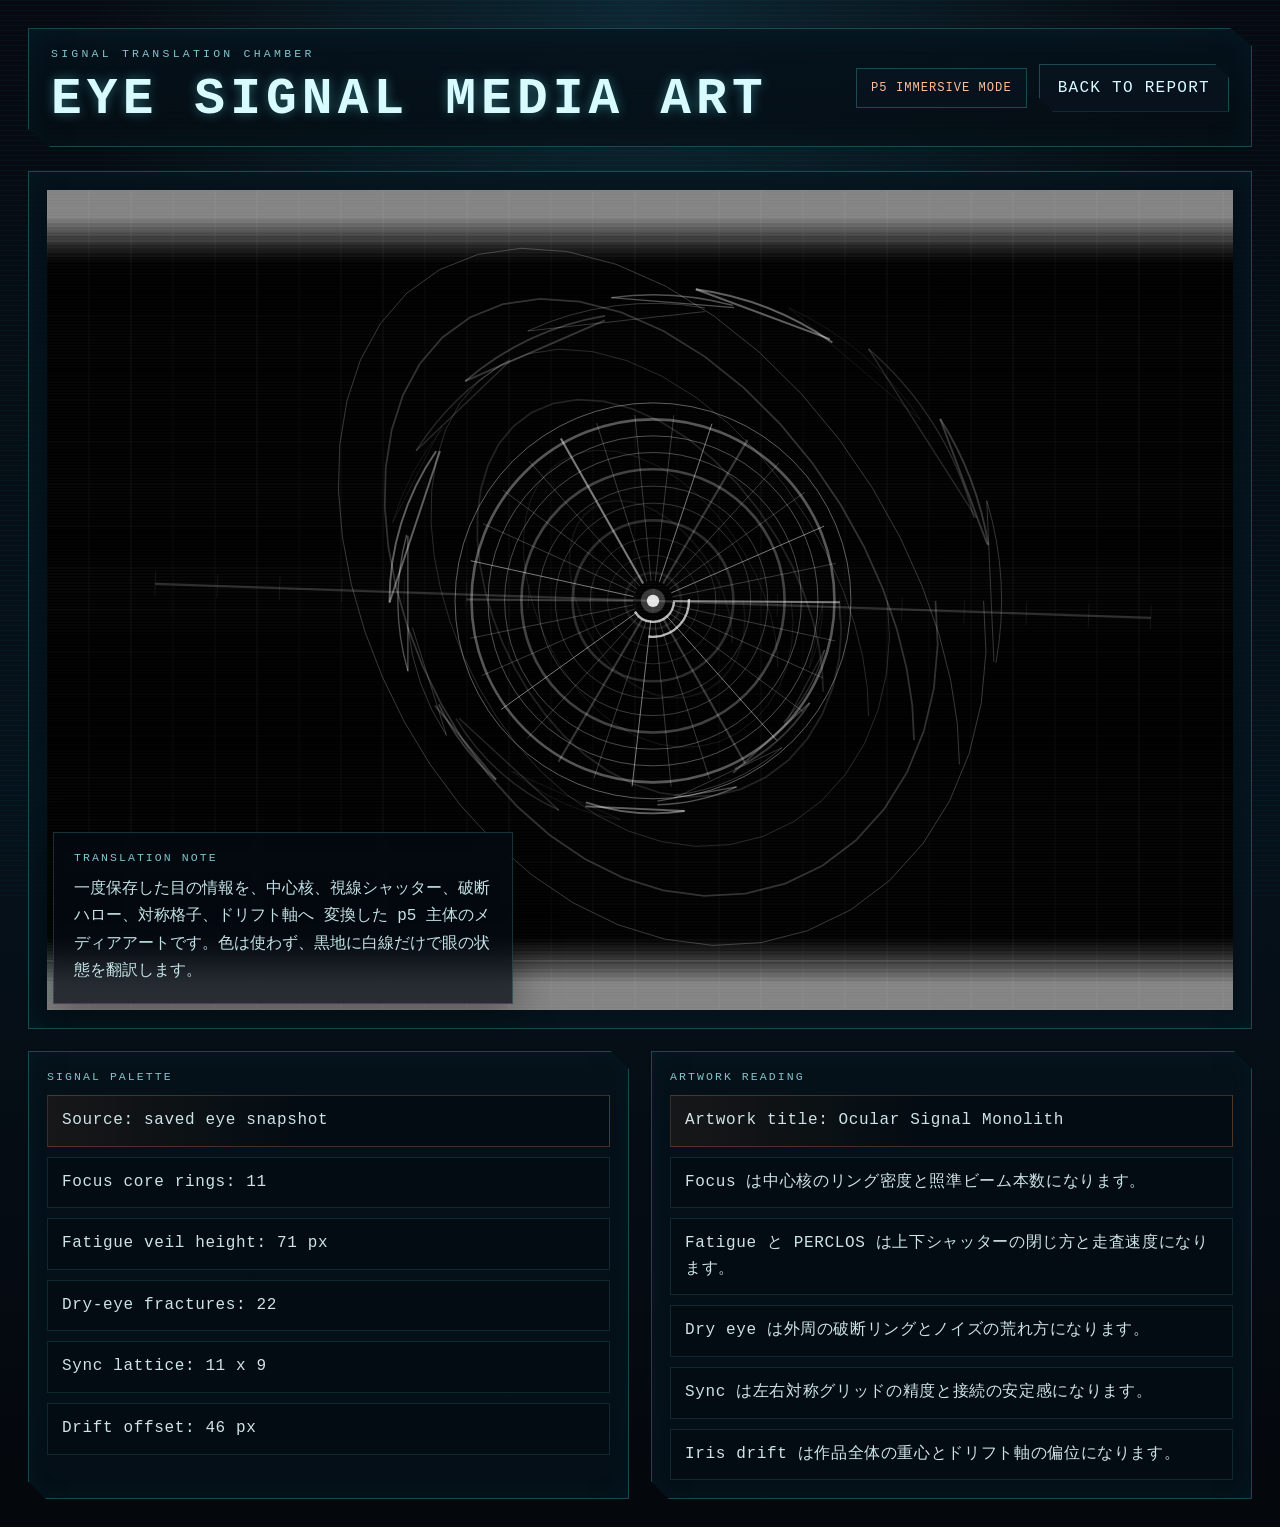
==== art.html @ 9456fac0 "Initial eye pop app" ====
<!doctype html>
<html lang="ja">
  <head>
    <meta charset="utf-8" />
    <meta name="viewport" content="width=device-width, initial-scale=1" />
    <title>Eye Signal Media Art</title>
    <link rel="stylesheet" href="./styles.css" />
    <script src="./p5.min.js"></script>
    <script defer src="./art.js"></script>
  </head>
  <body>
    <div class="app-shell art-shell">
      <header class="topbar">
        <div>
          <p class="eyebrow">Signal Translation Chamber</p>
          <h1>EYE SIGNAL MEDIA ART</h1>
        </div>
        <div class="topbar-meta">
          <span class="status-pill status-idle">P5 IMMERSIVE MODE</span>
          <a class="launch-button report-button" href="./report.html">Back To Report</a>
        </div>
      </header>

      <main class="art-layout">
        <section class="art-stage card">
          <div id="artCanvasMount"></div>
          <div class="art-overlay-copy">
            <div class="card-label">Translation Note</div>
            <p class="summary-text">
              一度保存した目の情報を、中心核、視線シャッター、破断ハロー、対称格子、ドリフト軸へ
              変換した p5 主体のメディアアートです。色は使わず、黒地に白線だけで眼の状態を翻訳します。
            </p>
          </div>
        </section>

        <section class="art-panels">
          <section class="card">
            <div class="card-label">Signal Palette</div>
            <div id="artSignalList" class="forecast-list"></div>
          </section>

          <section class="card">
            <div class="card-label">Artwork Reading</div>
            <div id="artReadingList" class="forecast-list"></div>
          </section>
        </section>
      </main>
    </div>
  </body>
  </html>
---- styles.css ----
:root {
  --bg0: #02050b;
  --bg1: #07131e;
  --line: #63f4ff;
  --line-soft: rgba(99, 244, 255, 0.24);
  --accent: #ff8c4f;
  --text: #d8fbff;
  --muted: #81c3cc;
  --panel: rgba(6, 18, 28, 0.78);
}

* {
  box-sizing: border-box;
}

html,
body {
  margin: 0;
  min-height: 100%;
  background:
    radial-gradient(circle at top, rgba(19, 82, 104, 0.38), transparent 34%),
    linear-gradient(180deg, #03060c 0%, #06121b 52%, #04070c 100%);
  color: var(--text);
  font-family: "SF Mono", "IBM Plex Mono", "Roboto Mono", ui-monospace, monospace;
}

body::before {
  content: "";
  position: fixed;
  inset: 0;
  background:
    linear-gradient(rgba(255, 255, 255, 0.02), rgba(255, 255, 255, 0)),
    repeating-linear-gradient(
      180deg,
      rgba(0, 255, 255, 0.032) 0,
      rgba(0, 255, 255, 0.032) 1px,
      transparent 1px,
      transparent 5px
    );
  pointer-events: none;
  animation: screenFlicker 5s linear infinite;
}

.app-shell {
  padding: 28px;
}

.topbar {
  display: flex;
  align-items: center;
  justify-content: space-between;
  gap: 20px;
  margin-bottom: 24px;
  padding: 18px 22px;
  border: 1px solid var(--line-soft);
  background: linear-gradient(180deg, rgba(5, 18, 28, 0.94), rgba(5, 12, 18, 0.78));
  clip-path: polygon(0 0, calc(100% - 22px) 0, 100% 18px, 100% 100%, 22px 100%, 0 calc(100% - 18px));
  box-shadow: 0 0 48px rgba(0, 240, 255, 0.08), inset 0 0 32px rgba(0, 240, 255, 0.05);
}

.eyebrow {
  margin: 0 0 10px;
  color: var(--muted);
  text-transform: uppercase;
  letter-spacing: 0.28em;
  font-size: 0.72rem;
}

h1 {
  margin: 0;
  font-size: clamp(2rem, 4vw, 3.8rem);
  letter-spacing: 0.1em;
  text-shadow: 0 0 12px rgba(99, 244, 255, 0.36);
}

.topbar-meta {
  display: flex;
  gap: 12px;
  align-items: center;
}

.status-pill,
.launch-button,
.chip {
  border: 1px solid var(--line-soft);
  background: rgba(8, 20, 31, 0.82);
  color: var(--text);
  letter-spacing: 0.08em;
  text-transform: uppercase;
}

.status-pill {
  padding: 12px 14px;
  font-size: 0.76rem;
}

.status-live {
  color: #8fffb5;
  box-shadow: 0 0 18px rgba(143, 255, 181, 0.16);
}

.status-idle {
  color: #ffbd98;
}

.launch-button {
  cursor: pointer;
  padding: 14px 18px;
  font: inherit;
  transition: transform 160ms ease, box-shadow 160ms ease, border-color 160ms ease;
  clip-path: polygon(0 0, calc(100% - 14px) 0, 100% 14px, 100% 100%, 14px 100%, 0 calc(100% - 14px));
}

.launch-button:hover {
  transform: translateY(-1px);
  border-color: rgba(99, 244, 255, 0.6);
  box-shadow: 0 0 18px rgba(99, 244, 255, 0.16);
}

.report-actions {
  margin-top: 18px;
}

.report-button {
  display: inline-flex;
  align-items: center;
  justify-content: center;
  text-decoration: none;
}

.report-shell {
  min-height: 100vh;
}

.art-shell {
  min-height: 100vh;
}

.report-layout {
  display: grid;
  gap: 22px;
}

.art-layout {
  display: grid;
  gap: 22px;
}

.art-stage {
  position: relative;
  overflow: hidden;
}

#artCanvasMount canvas {
  width: 100%;
  height: 820px;
  display: block;
}

.art-overlay-copy {
  position: absolute;
  left: 24px;
  bottom: 24px;
  max-width: 460px;
  padding: 18px 20px;
  border: 1px solid rgba(99, 244, 255, 0.18);
  background: rgba(3, 12, 19, 0.72);
  box-shadow: 0 14px 40px rgba(0, 0, 0, 0.34);
  backdrop-filter: blur(8px);
}

.art-panels {
  display: grid;
  grid-template-columns: repeat(2, minmax(0, 1fr));
  gap: 22px;
}

.pop-body {
  background:
    radial-gradient(circle at top, rgba(91, 200, 255, 0.1), transparent 22%),
    radial-gradient(circle at 20% 20%, rgba(255, 107, 87, 0.14), transparent 18%),
    radial-gradient(circle at 80% 18%, rgba(84, 212, 194, 0.14), transparent 20%),
    linear-gradient(180deg, #050505 0%, #090909 100%);
  color: #fff8ea;
  font-family: "Avenir Next", "Trebuchet MS", "Hiragino Kaku Gothic ProN", sans-serif;
}

.pop-body::before {
  background:
    radial-gradient(circle at 10% 12%, rgba(255, 184, 71, 0.16), transparent 12%),
    radial-gradient(circle at 85% 28%, rgba(92, 200, 255, 0.14), transparent 14%),
    radial-gradient(circle at 32% 82%, rgba(142, 214, 63, 0.1), transparent 12%);
  animation: none;
}

.pop-shell {
  min-height: 100vh;
}

.pop-topbar {
  border: 2px solid rgba(247, 244, 234, 0.12);
  background:
    radial-gradient(circle at top right, rgba(92, 200, 255, 0.16), transparent 24%),
    linear-gradient(180deg, rgba(10, 10, 10, 0.98), rgba(14, 14, 14, 0.94));
  clip-path: none;
  border-radius: 28px;
  box-shadow: 0 20px 60px rgba(0, 0, 0, 0.28);
}

.pop-eyebrow {
  color: #f8d55c;
  letter-spacing: 0.22em;
}

.pop-body h1 {
  text-shadow: none;
  letter-spacing: 0.06em;
}

.pop-status,
.pop-button,
.pop-chip {
  border-radius: 999px;
  border: 2px solid rgba(247, 244, 234, 0.16);
  background: rgba(20, 20, 20, 0.92);
  color: #fff8ea;
}

.pop-button {
  clip-path: none;
}

.pop-button:hover {
  border-color: rgba(92, 200, 255, 0.62);
  box-shadow: 0 10px 30px rgba(92, 200, 255, 0.16);
}

.pop-layout,
.pop-art-layout {
  display: grid;
  gap: 22px;
}

.pop-body .card {
  border: 2px solid rgba(247, 244, 234, 0.08);
  border-radius: 28px;
  background:
    radial-gradient(circle at top right, rgba(255, 255, 255, 0.05), transparent 24%),
    rgba(10, 10, 10, 0.94);
  box-shadow: 0 18px 54px rgba(0, 0, 0, 0.22);
}

.pop-label {
  color: #ffd95a;
}

.pop-hero {
  display: grid;
  grid-template-columns: minmax(280px, 0.95fr) minmax(320px, 1.05fr);
  gap: 22px;
  align-items: stretch;
}

.pop-hero-copy {
  display: grid;
  align-content: center;
  gap: 16px;
}

.pop-chip-row {
  display: flex;
  flex-wrap: wrap;
  gap: 10px;
}

.pop-chip {
  display: inline-flex;
  align-items: center;
  justify-content: center;
  min-height: 42px;
  padding: 0 16px;
  font-size: 0.84rem;
  letter-spacing: 0.08em;
  text-transform: uppercase;
}

.pop-stat-banner {
  display: grid;
  grid-template-columns: repeat(3, minmax(0, 1fr));
  gap: 14px;
}

.pop-stat-badge {
  padding: 18px 18px 20px;
  border-radius: 22px;
  background: #131313;
  border: 2px solid rgba(247, 244, 234, 0.08);
}

.pop-stat-badge:nth-child(1) {
  background: linear-gradient(180deg, rgba(92, 200, 255, 0.22), rgba(19, 19, 19, 0.94));
}

.pop-stat-badge:nth-child(2) {
  background: linear-gradient(180deg, rgba(255, 179, 71, 0.24), rgba(19, 19, 19, 0.94));
}

.pop-stat-badge:nth-child(3) {
  background: linear-gradient(180deg, rgba(84, 212, 194, 0.22), rgba(19, 19, 19, 0.94));
}

.pop-stat-badge span {
  display: block;
  color: rgba(255, 248, 234, 0.72);
  font-size: 0.78rem;
  text-transform: uppercase;
  letter-spacing: 0.08em;
}

.pop-stat-badge strong {
  display: block;
  margin-top: 8px;
  font-size: clamp(1.6rem, 3vw, 2.6rem);
}

.pop-preview-wrap {
  min-height: 340px;
}

#popPreviewMount canvas,
#popArtMount canvas {
  width: 100%;
  display: block;
  border-radius: 24px;
}

.pop-dashboard {
  display: grid;
  grid-template-columns: minmax(0, 1.1fr) minmax(0, 0.9fr);
  gap: 22px;
}

.pop-signal-cards {
  display: grid;
  grid-template-columns: repeat(2, minmax(0, 1fr));
  gap: 16px;
}

.pop-signal-card {
  min-height: 154px;
  padding: 18px;
  border-radius: 24px;
  color: #0a0a0a;
  display: grid;
  align-content: start;
  gap: 8px;
}

.tone-focus {
  background: linear-gradient(180deg, #5cc8ff, #cfefff);
}

.tone-fatigue {
  background: linear-gradient(180deg, #ffb347, #ffe083);
}

.tone-dryEye {
  background: linear-gradient(180deg, #ff7aa2, #ffd3a5);
}

.tone-sync {
  background: linear-gradient(180deg, #54d4c2, #d6fff7);
}

.tone-recovery {
  background: linear-gradient(180deg, #8ed63f, #f3ffb8);
}

.pop-signal-title,
.pop-signal-note {
  color: rgba(10, 10, 10, 0.78);
}

.pop-signal-title {
  font-size: 0.86rem;
  text-transform: uppercase;
  letter-spacing: 0.07em;
}

.pop-signal-value {
  font-size: clamp(2rem, 4vw, 3rem);
  line-height: 1;
}

.pop-signal-note {
  margin: 0;
  font-size: 0.9rem;
}

.pop-metric-grid {
  display: grid;
  grid-template-columns: repeat(6, minmax(0, 1fr));
  gap: 14px;
}

.pop-metric-card {
  min-height: 112px;
  padding: 18px;
  border-radius: 24px;
  background: #111111;
  border: 2px solid rgba(247, 244, 234, 0.08);
  display: grid;
  align-content: space-between;
}

.pop-metric-card span {
  color: rgba(255, 248, 234, 0.7);
  font-size: 0.8rem;
  text-transform: uppercase;
  letter-spacing: 0.08em;
}

.pop-metric-card strong {
  font-size: 1.45rem;
}

.pop-art-stage {
  position: relative;
}

.pop-overlay-copy {
  border-radius: 24px;
  border: 2px solid rgba(247, 244, 234, 0.1);
  background: rgba(14, 14, 14, 0.84);
}

.pop-art-panels .forecast-row,
.pop-body .forecast-row {
  border-radius: 18px;
  background: rgba(255, 255, 255, 0.04);
}

.report-hero {
  display: grid;
  grid-template-columns: minmax(260px, 0.9fr) minmax(0, 1.1fr);
  gap: 20px;
  align-items: center;
  position: relative;
  overflow: hidden;
}

.report-hero-frame {
  position: absolute;
  inset: 0;
  pointer-events: none;
  z-index: 1;
}

.report-hero::before {
  content: "";
  position: absolute;
  inset: 12px;
  border: 1px solid rgba(99, 244, 255, 0.14);
  clip-path: polygon(0 0, calc(100% - 24px) 0, 100% 24px, 100% 100%, 24px 100%, 0 calc(100% - 24px));
  pointer-events: none;
}

.report-glyph {
  position: absolute;
  top: 18px;
  display: grid;
  gap: 8px;
  font-size: 0.65rem;
  letter-spacing: 0.18em;
  text-transform: uppercase;
  color: rgba(150, 238, 246, 0.8);
}

.report-glyph span {
  padding: 6px 10px;
  border: 1px solid rgba(99, 244, 255, 0.14);
  background: rgba(5, 18, 28, 0.38);
  animation: glyphShift 5.2s ease-in-out infinite;
}

.report-glyph-left {
  left: 86px;
}

.report-glyph-right {
  right: 86px;
  justify-items: end;
}

#reportHud canvas {
  width: 100%;
  height: 360px;
  display: block;
}

.report-hero-copy h2 {
  margin: 0 0 12px;
  font-size: clamp(1.6rem, 3vw, 2.6rem);
  letter-spacing: 0.06em;
  color: #f5fbff;
  position: relative;
  z-index: 2;
}

.hero-flags {
  display: flex;
  gap: 10px;
  flex-wrap: wrap;
  margin-top: 18px;
  position: relative;
  z-index: 2;
}

.report-hero-copy .summary-text,
.report-hero-copy .card-label {
  position: relative;
  z-index: 2;
}

.fortune-banner {
  position: relative;
  z-index: 2;
  margin-top: 20px;
  display: grid;
  grid-template-columns: repeat(3, minmax(0, 1fr));
  gap: 12px;
}

.fortune-badge {
  padding: 14px;
  border: 1px solid rgba(99, 244, 255, 0.16);
  background:
    linear-gradient(180deg, rgba(255, 147, 92, 0.1), transparent 50%),
    rgba(3, 12, 19, 0.86);
  min-height: 86px;
}

.fortune-label {
  display: block;
  color: var(--muted);
  font-size: 0.7rem;
  text-transform: uppercase;
  letter-spacing: 0.14em;
}

.fortune-badge strong {
  display: block;
  margin-top: 16px;
  font-size: 1.24rem;
  color: #ffe7b2;
  text-shadow: 0 0 12px rgba(255, 167, 94, 0.2);
}

.report-grid {
  display: grid;
  grid-template-columns: repeat(4, minmax(0, 1fr));
  gap: 14px;
}

.report-card {
  position: relative;
  overflow: hidden;
  padding: 16px;
  min-height: 164px;
  border: 1px solid rgba(99, 244, 255, 0.14);
  background:
    linear-gradient(180deg, rgba(99, 244, 255, 0.08), transparent 45%),
    linear-gradient(135deg, rgba(255, 148, 94, 0.08), transparent 38%),
    rgba(3, 12, 19, 0.92);
}

.report-card::before {
  content: "";
  position: absolute;
  inset: 0;
  background: linear-gradient(125deg, transparent 10%, rgba(99, 244, 255, 0.1) 32%, transparent 56%);
  transform: translateX(-120%);
  animation: metricSweep 5.8s linear infinite;
}

.report-card-head,
.report-card-value,
.report-card-note {
  position: relative;
  z-index: 1;
}

.report-card-head {
  display: flex;
  justify-content: space-between;
  gap: 10px;
  align-items: flex-start;
}

.report-card-title {
  color: var(--muted);
  font-size: 0.76rem;
  letter-spacing: 0.12em;
  text-transform: uppercase;
}

.report-card-state {
  color: #ffc993;
  font-size: 0.66rem;
  letter-spacing: 0.12em;
  text-transform: uppercase;
}

.report-card-value {
  margin-top: 20px;
  font-size: 2.4rem;
  color: #75f6ff;
  text-shadow: 0 0 18px rgba(99, 244, 255, 0.22);
}

.report-card-note {
  margin: 12px 0 0;
  color: rgba(216, 251, 255, 0.82);
  line-height: 1.6;
  font-size: 0.86rem;
}

.report-bottom-grid {
  display: grid;
  grid-template-columns: repeat(2, minmax(0, 1fr));
  gap: 22px;
}

.forecast-list {
  display: grid;
  gap: 10px;
}

.forecast-row {
  padding: 12px 14px;
  border: 1px solid rgba(99, 244, 255, 0.12);
  background: rgba(3, 12, 19, 0.78);
  color: rgba(228, 251, 255, 0.9);
  letter-spacing: 0.04em;
  line-height: 1.6;
}

.forecast-row.emphasis {
  border-color: rgba(255, 154, 92, 0.24);
  background:
    linear-gradient(90deg, rgba(255, 154, 92, 0.08), transparent 46%),
    rgba(3, 12, 19, 0.84);
}

.layout {
  display: grid;
  grid-template-columns: minmax(0, 1.6fr) minmax(340px, 0.9fr);
  gap: 22px;
}

.stage-panel,
.side-panel {
  min-width: 0;
}

.stage-frame {
  position: relative;
  aspect-ratio: 16 / 10;
  overflow: hidden;
  border: 1px solid var(--line-soft);
  background: linear-gradient(180deg, rgba(6, 12, 17, 0.96), rgba(2, 7, 12, 0.92));
  clip-path: polygon(0 0, calc(100% - 28px) 0, 100% 28px, 100% 100%, 28px 100%, 0 calc(100% - 28px));
  box-shadow: inset 0 0 90px rgba(0, 255, 255, 0.05), 0 0 48px rgba(0, 0, 0, 0.36);
}

.stage-frame::before {
  content: "";
  position: absolute;
  inset: 10px;
  border: 1px solid rgba(99, 244, 255, 0.14);
  clip-path: polygon(0 0, calc(100% - 18px) 0, 100% 18px, 100% 100%, 18px 100%, 0 calc(100% - 18px));
  pointer-events: none;
}

.stage-vignette {
  position: absolute;
  inset: 0;
  background:
    radial-gradient(circle at center, transparent 40%, rgba(0, 0, 0, 0.32) 100%),
    linear-gradient(90deg, rgba(2, 8, 12, 0.42), transparent 18%, transparent 82%, rgba(2, 8, 12, 0.42));
  pointer-events: none;
}

#video,
#visionCanvas,
#hudOverlay,
#hudOverlay canvas {
  position: absolute;
  inset: 0;
  width: 100%;
  height: 100%;
}

#video {
  object-fit: cover;
  transform: scaleX(-1);
  filter: saturate(0.8) contrast(1.08) brightness(0.82);
}

#visionCanvas,
#hudOverlay,
.center-caption {
  pointer-events: none;
}

.center-caption {
  position: absolute;
  left: 50%;
  bottom: 20px;
  transform: translateX(-50%);
  padding: 8px 14px;
  border: 1px solid rgba(99, 244, 255, 0.22);
  background: rgba(4, 18, 30, 0.56);
  font-size: 0.74rem;
  letter-spacing: 0.08em;
  text-transform: uppercase;
  color: var(--muted);
  animation: captionFloat 2.8s ease-in-out infinite;
}

.frame-corners,
.stage-glyph,
.bottom-tape {
  position: absolute;
  pointer-events: none;
  z-index: 3;
}

.corner {
  position: absolute;
  width: 70px;
  height: 70px;
  border-color: rgba(103, 248, 255, 0.82);
  filter: drop-shadow(0 0 10px rgba(99, 244, 255, 0.22));
}

.corner-tl {
  top: 18px;
  left: 18px;
  border-top: 3px solid;
  border-left: 3px solid;
}

.corner-tr {
  top: 18px;
  right: 18px;
  border-top: 3px solid;
  border-right: 3px solid;
}

.corner-bl {
  bottom: 18px;
  left: 18px;
  border-bottom: 3px solid;
  border-left: 3px solid;
}

.corner-br {
  bottom: 18px;
  right: 18px;
  border-bottom: 3px solid;
  border-right: 3px solid;
}

.stage-glyph {
  display: grid;
  gap: 8px;
  font-size: 0.68rem;
  letter-spacing: 0.18em;
  text-transform: uppercase;
  color: rgba(153, 235, 243, 0.78);
}

.stage-glyph span {
  padding: 6px 10px;
  border: 1px solid rgba(99, 244, 255, 0.14);
  background: rgba(5, 18, 28, 0.42);
  animation: glyphShift 5s ease-in-out infinite;
}

.stage-glyph-left {
  top: 24px;
  left: 104px;
}

.stage-glyph-right {
  top: 24px;
  right: 104px;
  justify-items: end;
}

.bottom-tape {
  left: 24px;
  right: 24px;
  bottom: 18px;
  display: flex;
  justify-content: space-between;
  gap: 10px;
  font-size: 0.64rem;
  letter-spacing: 0.16em;
  text-transform: uppercase;
  color: rgba(164, 240, 255, 0.68);
}

.bottom-tape span {
  flex: 1;
  padding-top: 8px;
  border-top: 1px solid rgba(99, 244, 255, 0.18);
}

.stage-instructions {
  display: flex;
  gap: 10px;
  flex-wrap: wrap;
  margin-top: 16px;
}

.chip {
  padding: 10px 12px;
  font-size: 0.75rem;
  clip-path: polygon(0 0, calc(100% - 12px) 0, 100% 12px, 100% 100%, 12px 100%, 0 calc(100% - 12px));
  animation: chipPulse 3.2s ease-in-out infinite;
}

.side-panel {
  display: grid;
  gap: 16px;
}

.card {
  padding: 18px;
  border: 1px solid var(--line-soft);
  background: var(--panel);
  clip-path: polygon(0 0, calc(100% - 18px) 0, 100% 18px, 100% 100%, 18px 100%, 0 calc(100% - 18px));
  box-shadow: inset 0 0 28px rgba(0, 255, 255, 0.04);
  animation: cardBreath 4.6s ease-in-out infinite;
}

.card-label {
  margin-bottom: 12px;
  color: var(--muted);
  text-transform: uppercase;
  letter-spacing: 0.18em;
  font-size: 0.72rem;
}

.card-copy,
.summary-text {
  margin: 0;
  line-height: 1.7;
  color: rgba(216, 251, 255, 0.9);
}

.metric-grid {
  display: grid;
  grid-template-columns: repeat(2, minmax(0, 1fr));
  gap: 12px;
}

.metric {
  position: relative;
  padding: 14px;
  min-height: 132px;
  border: 1px solid rgba(99, 244, 255, 0.15);
  background:
    linear-gradient(180deg, rgba(99, 244, 255, 0.08), transparent 50%),
    rgba(3, 12, 19, 0.84);
  overflow: hidden;
}

.metric::after {
  content: "";
  position: absolute;
  inset: 0;
  background: linear-gradient(130deg, transparent 12%, rgba(99, 244, 255, 0.12) 30%, transparent 48%);
  transform: translateX(-120%);
  animation: metricSweep 4.2s linear infinite;
}

.metric-title {
  color: var(--muted);
  font-size: 0.76rem;
  letter-spacing: 0.12em;
  text-transform: uppercase;
}

.metric-value {
  position: relative;
  z-index: 1;
  margin-top: 14px;
  font-size: clamp(1.8rem, 4vw, 2.5rem);
  color: var(--line);
  text-shadow: 0 0 20px rgba(99, 244, 255, 0.28);
}

.metric-text {
  position: relative;
  z-index: 1;
  margin-top: 8px;
  color: rgba(216, 251, 255, 0.86);
  font-size: 0.86rem;
  line-height: 1.5;
}

.telemetry-card {
  display: grid;
  gap: 10px;
}

.telemetry-row {
  display: flex;
  justify-content: space-between;
  gap: 12px;
  padding-bottom: 10px;
  border-bottom: 1px solid rgba(99, 244, 255, 0.09);
  font-size: 0.92rem;
}

.telemetry-row strong {
  color: #fff1d0;
}

.system-card {
  display: grid;
  gap: 12px;
}

.system-line {
  display: flex;
  align-items: center;
  justify-content: space-between;
  gap: 10px;
  padding: 10px 0;
  border-bottom: 1px dashed rgba(99, 244, 255, 0.16);
  font-size: 0.84rem;
  text-transform: uppercase;
  letter-spacing: 0.08em;
}

.system-line strong {
  color: #9cffdc;
}

.stage-console {
  margin-top: 18px;
}

.console-grid {
  display: grid;
  grid-template-columns: repeat(4, minmax(0, 1fr));
  gap: 12px;
}

.console-box {
  position: relative;
  min-height: 92px;
  padding: 14px;
  border: 1px solid rgba(99, 244, 255, 0.16);
  background:
    linear-gradient(180deg, rgba(255, 145, 92, 0.08), transparent 44%),
    rgba(3, 11, 17, 0.92);
  overflow: hidden;
}

.console-box::before {
  content: "";
  position: absolute;
  inset: 0;
  background: linear-gradient(90deg, transparent 0%, rgba(99, 244, 255, 0.12) 50%, transparent 100%);
  transform: translateX(-120%);
  animation: metricSweep 5s linear infinite;
}

.console-key {
  position: relative;
  z-index: 1;
  display: block;
  color: var(--muted);
  font-size: 0.7rem;
  text-transform: uppercase;
  letter-spacing: 0.14em;
}

.console-box strong {
  position: relative;
  z-index: 1;
  display: block;
  margin-top: 18px;
  font-size: 1.35rem;
  color: #fff2ca;
  text-shadow: 0 0 12px rgba(255, 182, 92, 0.2);
}

@keyframes screenFlicker {
  0%, 100% { opacity: 0.82; }
  48% { opacity: 0.92; }
  49% { opacity: 0.74; }
  50% { opacity: 0.94; }
}

@keyframes captionFloat {
  0%, 100% { transform: translateX(-50%) translateY(0); }
  50% { transform: translateX(-50%) translateY(-4px); }
}

@keyframes chipPulse {
  0%, 100% { box-shadow: 0 0 0 rgba(99, 244, 255, 0); }
  50% { box-shadow: 0 0 18px rgba(99, 244, 255, 0.12); }
}

@keyframes cardBreath {
  0%, 100% { transform: translateY(0); }
  50% { transform: translateY(-2px); }
}

@keyframes metricSweep {
  0% { transform: translateX(-120%); }
  100% { transform: translateX(130%); }
}

@keyframes glyphShift {
  0%, 100% { transform: translateX(0); opacity: 0.82; }
  50% { transform: translateX(2px); opacity: 1; }
}

@media (max-width: 1100px) {
  .layout {
    grid-template-columns: 1fr;
  }

  .console-grid {
    grid-template-columns: repeat(2, minmax(0, 1fr));
  }

  .report-hero,
  .report-bottom-grid,
  .report-grid {
    grid-template-columns: 1fr 1fr;
  }

  .fortune-banner {
    grid-template-columns: 1fr;
  }

  .pop-hero,
  .pop-dashboard,
  .pop-metric-grid {
    grid-template-columns: 1fr 1fr;
  }

  .art-panels {
    grid-template-columns: 1fr;
  }
}

@media (max-width: 720px) {
  .app-shell {
    padding: 16px;
  }

  .topbar {
    flex-direction: column;
    align-items: flex-start;
  }

  .topbar-meta {
    width: 100%;
    flex-direction: column;
    align-items: stretch;
  }

  .metric-grid {
    grid-template-columns: 1fr;
  }

  .stage-instructions {
    flex-direction: column;
  }

  .stage-glyph-left,
  .stage-glyph-right,
  .bottom-tape {
    display: none;
  }

  .console-grid {
    grid-template-columns: 1fr;
  }

  .report-hero,
  .report-bottom-grid,
  .report-grid {
    grid-template-columns: 1fr;
  }

  .report-glyph {
    display: none;
  }

  .pop-hero,
  .pop-dashboard,
  .pop-signal-cards,
  .pop-metric-grid,
  .pop-stat-banner {
    grid-template-columns: 1fr;
  }
}
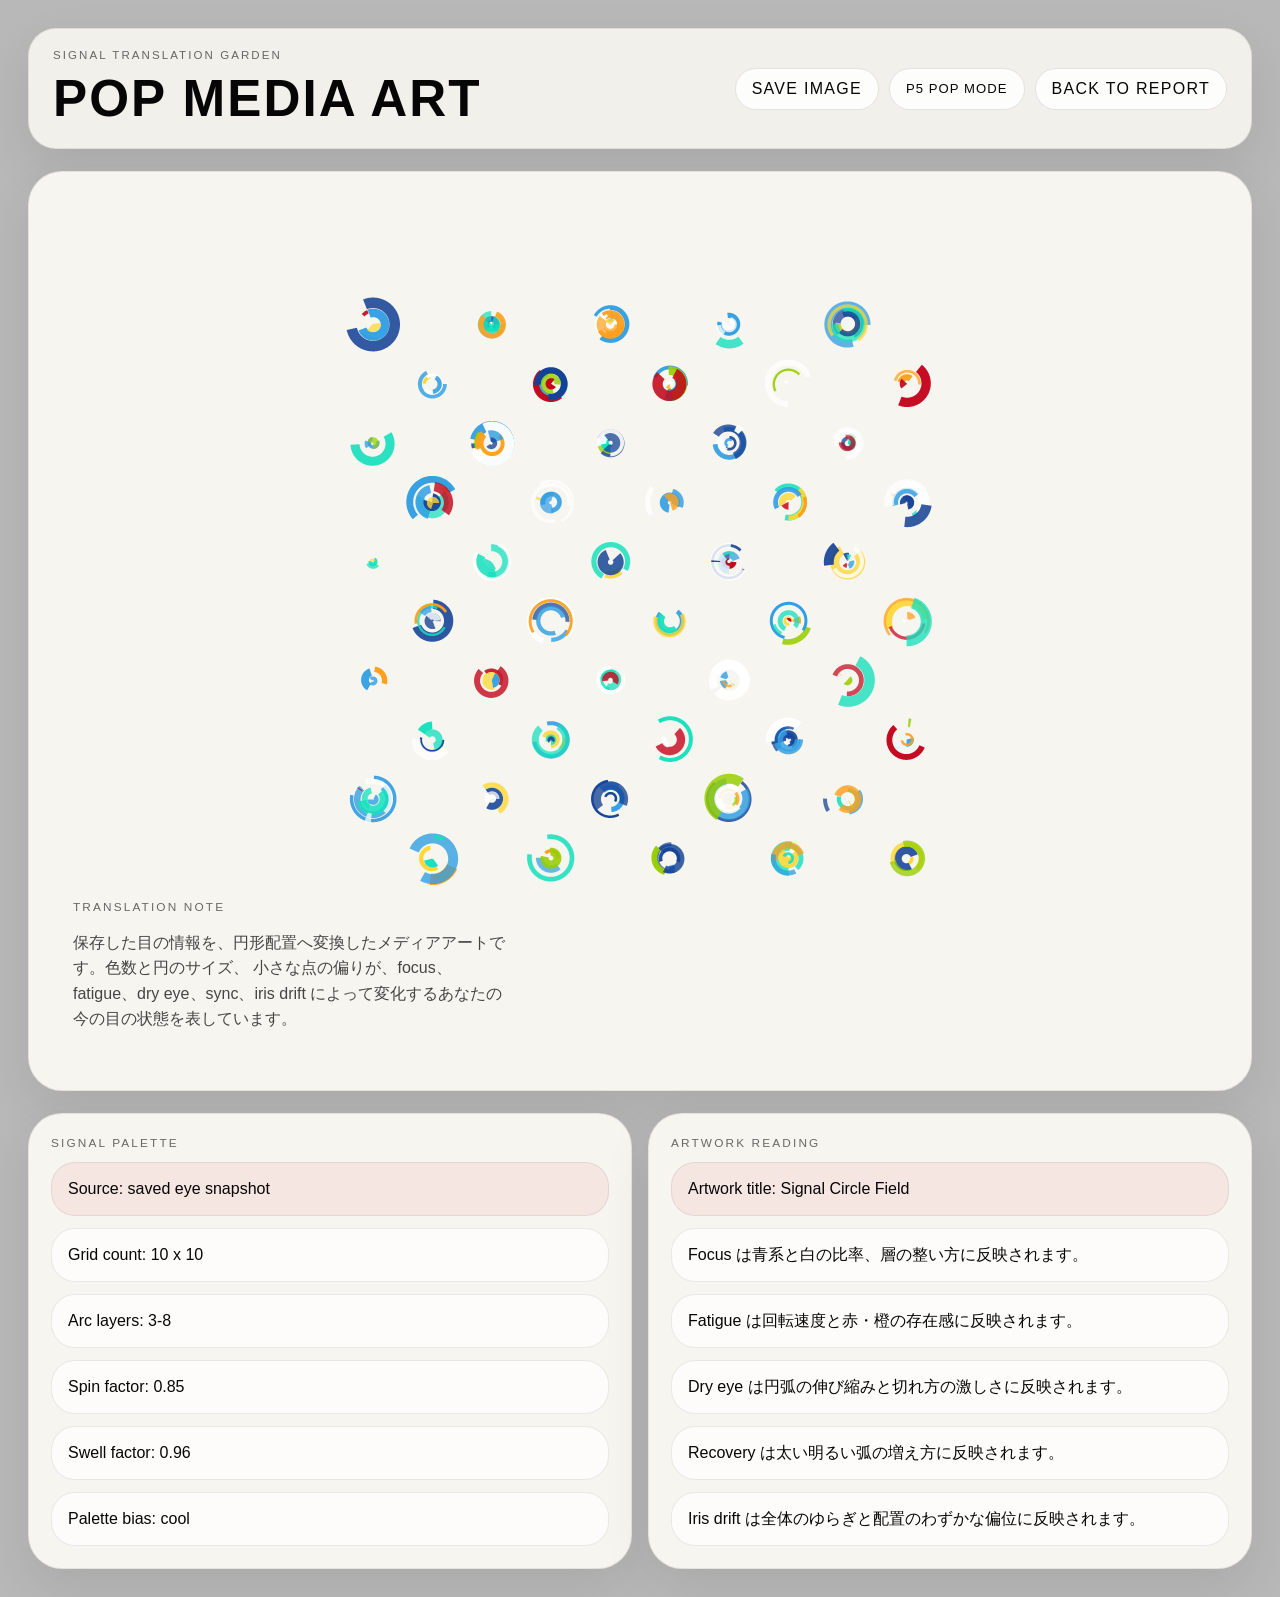
==== commit 9fda6f48: "Keep only pop version" ====
--- a/art.html
+++ b/art.html
@@ -3,32 +3,33 @@
   <head>
     <meta charset="utf-8" />
     <meta name="viewport" content="width=device-width, initial-scale=1" />
-    <title>Eye Signal Media Art</title>
-    <link rel="stylesheet" href="./styles.css" />
+    <title>Eye Health Pop Media Art</title>
+    <link rel="stylesheet" href="./pop-styles.css" />
     <script src="./p5.min.js"></script>
-    <script defer src="./art.js"></script>
+    <script defer src="./pop-art.js"></script>
   </head>
-  <body>
-    <div class="app-shell art-shell">
-      <header class="topbar">
+  <body class="pop-body">
+    <div class="app-shell pop-shell">
+      <header class="topbar pop-topbar">
         <div>
-          <p class="eyebrow">Signal Translation Chamber</p>
-          <h1>EYE SIGNAL MEDIA ART</h1>
+          <p class="eyebrow">Signal Translation Garden</p>
+          <h1>POP MEDIA ART</h1>
         </div>
         <div class="topbar-meta">
-          <span class="status-pill status-idle">P5 IMMERSIVE MODE</span>
+          <button id="saveArtButton" class="launch-button report-button">Save Image</button>
+          <span class="status-pill status-idle">P5 POP MODE</span>
           <a class="launch-button report-button" href="./report.html">Back To Report</a>
         </div>
       </header>
 
       <main class="art-layout">
-        <section class="art-stage card">
+        <section class="art-stage card pop-art-stage">
           <div id="artCanvasMount"></div>
           <div class="art-overlay-copy">
             <div class="card-label">Translation Note</div>
             <p class="summary-text">
-              一度保存した目の情報を、中心核、視線シャッター、破断ハロー、対称格子、ドリフト軸へ
-              変換した p5 主体のメディアアートです。色は使わず、黒地に白線だけで眼の状態を翻訳します。
+              保存した目の情報を、円形配置へ変換したメディアアートです。色数と円のサイズ、
+              小さな点の偏りが、focus、fatigue、dry eye、sync、iris drift によって変化するあなたの今の目の状態を表しています。
             </p>
           </div>
         </section>
@@ -38,7 +39,6 @@
             <div class="card-label">Signal Palette</div>
             <div id="artSignalList" class="forecast-list"></div>
           </section>
-
           <section class="card">
             <div class="card-label">Artwork Reading</div>
             <div id="artReadingList" class="forecast-list"></div>
@@ -47,4 +47,4 @@
       </main>
     </div>
   </body>
-  </html>
+</html>
--- a/pop-styles.css
+++ b/pop-styles.css
@@ -0,0 +1,509 @@
+:root {
+  --page: #b8b8b8;
+  --sheet: #f7f5ef;
+  --ink: #060606;
+  --red: #de3d4a;
+  --yellow: #e8aa45;
+  --blue: #5d95ad;
+  --mint: #7bc7bd;
+  --line: rgba(0, 0, 0, 0.12);
+  --muted: rgba(0, 0, 0, 0.58);
+}
+
+* {
+  box-sizing: border-box;
+}
+
+html,
+body {
+  margin: 0;
+  min-height: 100%;
+}
+
+body.pop-body {
+  background: var(--page);
+  color: var(--ink);
+  font-family: "Avenir Next", "Helvetica Neue", "Hiragino Kaku Gothic ProN", sans-serif;
+}
+
+.app-shell {
+  max-width: 1380px;
+  margin: 0 auto;
+  padding: 28px;
+}
+
+.topbar {
+  display: flex;
+  justify-content: space-between;
+  gap: 18px;
+  align-items: center;
+  padding: 20px 24px;
+  margin-bottom: 22px;
+  border-radius: 28px;
+  background: rgba(247, 245, 239, 0.92);
+  border: 1px solid rgba(0, 0, 0, 0.08);
+  box-shadow: 0 18px 50px rgba(0, 0, 0, 0.08);
+}
+
+.eyebrow {
+  margin: 0 0 8px;
+  color: var(--muted);
+  letter-spacing: 0.18em;
+  text-transform: uppercase;
+  font-size: 0.72rem;
+}
+
+h1,
+h2 {
+  margin: 0;
+  font-weight: 700;
+}
+
+h1 {
+  font-size: clamp(2rem, 4vw, 3.5rem);
+  letter-spacing: 0.04em;
+}
+
+h2 {
+  font-size: clamp(1.4rem, 2.6vw, 2.2rem);
+  line-height: 1.15;
+}
+
+.topbar-meta,
+.hero-chip-row,
+.stage-instructions,
+.hero-flags {
+  display: flex;
+  gap: 10px;
+  flex-wrap: wrap;
+}
+
+.status-pill,
+.launch-button,
+.chip {
+  display: inline-flex;
+  align-items: center;
+  justify-content: center;
+  min-height: 42px;
+  padding: 0 16px;
+  border-radius: 999px;
+  border: 1px solid rgba(0, 0, 0, 0.1);
+  background: rgba(255, 255, 255, 0.82);
+  color: var(--ink);
+  font-size: 0.82rem;
+  letter-spacing: 0.08em;
+  text-transform: uppercase;
+}
+
+.launch-button {
+  cursor: pointer;
+  font: inherit;
+  text-decoration: none;
+}
+
+.layout,
+.report-layout,
+.art-layout {
+  display: grid;
+  gap: 22px;
+}
+
+.layout {
+  grid-template-columns: minmax(0, 1.24fr) minmax(320px, 0.76fr);
+}
+
+.stage-panel,
+.side-panel,
+.report-layout,
+.art-layout {
+  display: grid;
+  gap: 22px;
+}
+
+.card,
+.stage-frame {
+  position: relative;
+  overflow: hidden;
+  border-radius: 34px;
+  background: var(--sheet);
+  border: 1px solid rgba(0, 0, 0, 0.08);
+  box-shadow: 0 18px 50px rgba(0, 0, 0, 0.08);
+}
+
+.card {
+  padding: 22px;
+}
+
+.card-label {
+  margin-bottom: 12px;
+  color: var(--muted);
+  font-size: 0.74rem;
+  text-transform: uppercase;
+  letter-spacing: 0.18em;
+}
+
+.summary-text,
+.card-copy,
+.metric-text,
+.report-card-note {
+  color: rgba(0, 0, 0, 0.72);
+  line-height: 1.6;
+}
+
+#summaryText {
+  min-height: 3.6em;
+}
+
+.pop-intro-card,
+.report-hero {
+  display: grid;
+  grid-template-columns: minmax(260px, 1fr) minmax(260px, 0.9fr);
+  gap: 18px;
+  align-items: center;
+}
+
+.pop-dot-cluster,
+.hero-orbit-cluster {
+  position: relative;
+  min-height: 170px;
+}
+
+.pd,
+.orbit-dot {
+  position: absolute;
+  border-radius: 50%;
+}
+
+.pd.red,
+.orbit-red {
+  background: var(--red);
+}
+
+.pd.black,
+.orbit-black {
+  background: #000;
+}
+
+.pd.blue,
+.orbit-blue {
+  background: var(--blue);
+}
+
+.pd.yellow,
+.orbit-yellow {
+  background: var(--yellow);
+}
+
+.pd.mint,
+.orbit-mint {
+  background: var(--mint);
+}
+
+.lg { width: 84px; height: 84px; }
+.md { width: 58px; height: 58px; }
+.sm { width: 24px; height: 24px; }
+.xs { width: 12px; height: 12px; }
+
+.pd:nth-child(1) { left: 12%; top: 18%; }
+.pd:nth-child(2) { left: 40%; top: 8%; }
+.pd:nth-child(3) { right: 18%; top: 22%; }
+.pd:nth-child(4) { left: 24%; bottom: 12%; }
+.pd:nth-child(5) { right: 14%; bottom: 6%; }
+.pd:nth-child(6) { left: 62%; top: 14%; }
+.pd:nth-child(7) { right: 28%; bottom: 26%; }
+
+.stage-frame {
+  min-height: 680px;
+  padding: 18px;
+  background:
+    radial-gradient(circle at top right, rgba(93, 149, 173, 0.16), transparent 26%),
+    var(--sheet);
+}
+
+.pop-stage-frame {
+  min-height: 680px;
+}
+
+#video,
+#visionCanvas,
+#hudOverlay {
+  position: absolute;
+  inset: 18px;
+  width: calc(100% - 36px);
+  height: calc(100% - 36px);
+  border-radius: 28px;
+}
+
+#video {
+  object-fit: cover;
+  transform: scaleX(-1);
+  background: #ddd;
+}
+
+.stage-vignette,
+.pop-stage-vignette {
+  position: absolute;
+  inset: 18px;
+  border-radius: 28px;
+  pointer-events: none;
+  background: radial-gradient(circle, transparent 48%, rgba(0, 0, 0, 0.12) 100%);
+}
+
+.frame-corners,
+.report-hero-frame {
+  position: absolute;
+  inset: 18px;
+  pointer-events: none;
+}
+
+.corner {
+  position: absolute;
+  width: 42px;
+  height: 42px;
+  border-color: rgba(0, 0, 0, 0.18);
+  border-style: solid;
+}
+
+.corner-tl { left: 0; top: 0; border-width: 3px 0 0 3px; }
+.corner-tr { right: 0; top: 0; border-width: 3px 3px 0 0; }
+.corner-bl { left: 0; bottom: 0; border-width: 0 0 3px 3px; }
+.corner-br { right: 0; bottom: 0; border-width: 0 3px 3px 0; }
+
+.stage-glyph,
+.bottom-tape,
+.center-caption,
+.report-glyph {
+  position: absolute;
+  z-index: 2;
+  color: rgba(0, 0, 0, 0.55);
+  font-size: 0.72rem;
+  letter-spacing: 0.14em;
+  text-transform: uppercase;
+}
+
+.stage-glyph-left,
+.report-glyph-left { left: 34px; top: 36px; display: grid; gap: 8px; }
+.stage-glyph-right,
+.report-glyph-right { right: 34px; top: 36px; display: grid; gap: 8px; text-align: right; }
+
+.center-caption {
+  left: 50%;
+  bottom: 34px;
+  transform: translateX(-50%);
+}
+
+.bottom-tape {
+  display: flex;
+  gap: 22px;
+  left: 36px;
+  bottom: 18px;
+}
+
+.console-grid,
+.metric-grid,
+.report-bottom-grid,
+.report-grid,
+.art-panels {
+  display: grid;
+  gap: 16px;
+}
+
+.console-grid {
+  grid-template-columns: repeat(4, minmax(0, 1fr));
+}
+
+.metric-grid,
+.report-bottom-grid,
+.art-panels {
+  grid-template-columns: repeat(2, minmax(0, 1fr));
+}
+
+.report-grid {
+  grid-template-columns: repeat(4, minmax(0, 1fr));
+}
+
+.console-box,
+.metric,
+.fortune-badge,
+.report-card,
+.forecast-row {
+  border-radius: 24px;
+  border: 1px solid rgba(0, 0, 0, 0.08);
+  background: rgba(255, 255, 255, 0.7);
+}
+
+.console-box,
+.metric,
+.fortune-badge,
+.report-card {
+  padding: 18px;
+}
+
+.console-key,
+.metric-title,
+.fortune-label,
+.report-card-title,
+.report-card-state {
+  display: block;
+  font-size: 0.76rem;
+  letter-spacing: 0.1em;
+  text-transform: uppercase;
+  color: rgba(0, 0, 0, 0.56);
+}
+
+.console-box strong,
+.metric-value,
+.report-card-value {
+  display: block;
+  margin-top: 10px;
+  font-size: clamp(1.4rem, 3vw, 2.4rem);
+  color: #000;
+}
+
+.forecast-list {
+  display: grid;
+  gap: 12px;
+}
+
+.forecast-row {
+  padding: 14px 16px;
+  line-height: 1.5;
+}
+
+.forecast-row.emphasis {
+  background: rgba(222, 61, 74, 0.08);
+}
+
+.telemetry-row,
+.system-line {
+  display: flex;
+  justify-content: space-between;
+  gap: 12px;
+  padding: 10px 0;
+  border-bottom: 1px solid rgba(0, 0, 0, 0.08);
+}
+
+.telemetry-row strong,
+.system-line strong {
+  color: #000;
+}
+
+.hero-flags,
+.fortune-banner {
+  display: grid;
+  gap: 12px;
+}
+
+.hero-flags {
+  grid-template-columns: repeat(3, minmax(0, 1fr));
+}
+
+.fortune-banner {
+  grid-template-columns: repeat(3, minmax(0, 1fr));
+}
+
+#reportHud {
+  min-height: 380px;
+}
+
+.report-hero-copy {
+  position: relative;
+  z-index: 1;
+}
+
+.report-card-head {
+  display: flex;
+  justify-content: space-between;
+  gap: 10px;
+  align-items: flex-start;
+}
+
+.art-stage {
+  min-height: 920px;
+}
+
+#artCanvasMount canvas {
+  width: 100%;
+  height: 860px;
+  display: block;
+}
+
+.art-overlay-copy {
+  position: absolute;
+  left: 24px;
+  bottom: 24px;
+  max-width: 480px;
+  padding: 18px 20px;
+}
+
+.pop-tone-red,
+.metric.pop-tone-red,
+.fortune-badge.pop-tone-red {
+  background: rgba(222, 61, 74, 0.12);
+}
+
+.pop-tone-yellow,
+.metric.pop-tone-yellow,
+.fortune-badge.pop-tone-yellow {
+  background: rgba(232, 170, 69, 0.14);
+}
+
+.pop-tone-blue,
+.metric.pop-tone-blue,
+.fortune-badge.pop-tone-blue {
+  background: rgba(93, 149, 173, 0.14);
+}
+
+.pop-tone-mint,
+.metric.pop-tone-mint {
+  background: rgba(123, 199, 189, 0.14);
+}
+
+@media (max-width: 1100px) {
+  .layout,
+  .report-hero,
+  .report-bottom-grid,
+  .art-panels {
+    grid-template-columns: 1fr;
+  }
+
+  .report-grid {
+    grid-template-columns: repeat(2, minmax(0, 1fr));
+  }
+
+  .console-grid {
+    grid-template-columns: repeat(2, minmax(0, 1fr));
+  }
+}
+
+@media (max-width: 720px) {
+  .app-shell {
+    padding: 16px;
+  }
+
+  .topbar {
+    flex-direction: column;
+    align-items: flex-start;
+  }
+
+  .topbar-meta {
+    width: 100%;
+    flex-direction: column;
+    align-items: stretch;
+  }
+
+  .metric-grid,
+  .report-grid,
+  .console-grid,
+  .hero-flags,
+  .fortune-banner {
+    grid-template-columns: 1fr;
+  }
+
+  .stage-glyph,
+  .report-glyph,
+  .bottom-tape,
+  .center-caption {
+    display: none;
+  }
+}
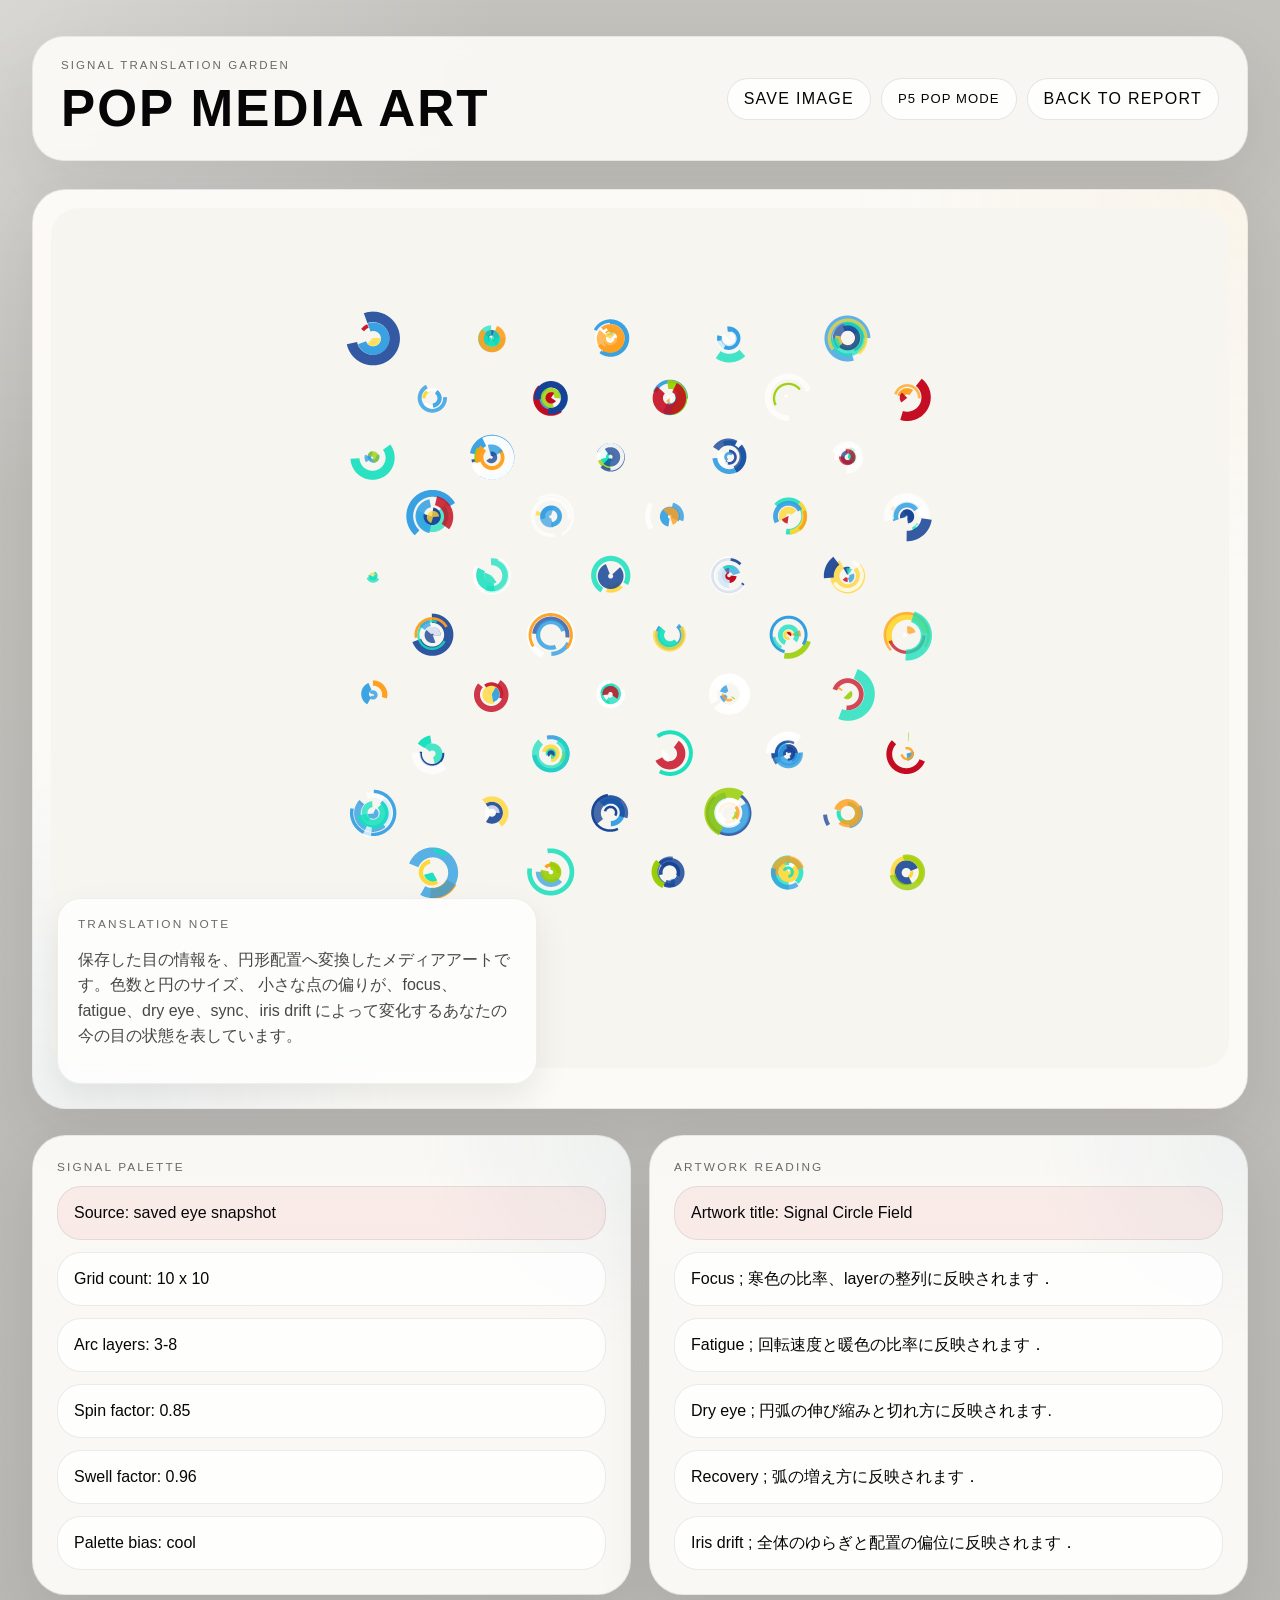
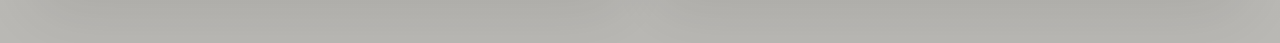
==== commit a2bc77d1: "Polish pop UI layout" ====
--- a/art.html
+++ b/art.html
@@ -22,10 +22,10 @@
         </div>
       </header>
 
-      <main class="art-layout">
-        <section class="art-stage card pop-art-stage">
+      <main class="art-layout polished-art-layout">
+        <section class="art-stage card pop-art-stage polished-panel polished-art-stage">
           <div id="artCanvasMount"></div>
-          <div class="art-overlay-copy">
+          <div class="art-overlay-copy polished-art-copy">
             <div class="card-label">Translation Note</div>
             <p class="summary-text">
               保存した目の情報を、円形配置へ変換したメディアアートです。色数と円のサイズ、
@@ -34,12 +34,12 @@
           </div>
         </section>
 
-        <section class="art-panels">
-          <section class="card">
+        <section class="art-panels polished-art-panels">
+          <section class="card polished-panel">
             <div class="card-label">Signal Palette</div>
             <div id="artSignalList" class="forecast-list"></div>
           </section>
-          <section class="card">
+          <section class="card polished-panel">
             <div class="card-label">Artwork Reading</div>
             <div id="artReadingList" class="forecast-list"></div>
           </section>
--- a/pop-styles.css
+++ b/pop-styles.css
@@ -1,6 +1,7 @@
 :root {
-  --page: #b8b8b8;
+  --page: #b9b8b4;
   --sheet: #f7f5ef;
+  --sheet-strong: #fcfbf8;
   --ink: #060606;
   --red: #de3d4a;
   --yellow: #e8aa45;
@@ -21,15 +22,17 @@
 }
 
 body.pop-body {
-  background: var(--page);
+  background:
+    radial-gradient(circle at top left, rgba(255, 255, 255, 0.35), transparent 24%),
+    linear-gradient(180deg, #c3c2bd 0%, var(--page) 100%);
   color: var(--ink);
   font-family: "Avenir Next", "Helvetica Neue", "Hiragino Kaku Gothic ProN", sans-serif;
 }
 
 .app-shell {
-  max-width: 1380px;
+  max-width: 1440px;
   margin: 0 auto;
-  padding: 28px;
+  padding: 36px 32px 48px;
 }
 
 .topbar {
@@ -37,12 +40,13 @@
   justify-content: space-between;
   gap: 18px;
   align-items: center;
-  padding: 20px 24px;
-  margin-bottom: 22px;
-  border-radius: 28px;
-  background: rgba(247, 245, 239, 0.92);
-  border: 1px solid rgba(0, 0, 0, 0.08);
-  box-shadow: 0 18px 50px rgba(0, 0, 0, 0.08);
+  padding: 22px 28px;
+  margin-bottom: 28px;
+  border-radius: 32px;
+  background: rgba(252, 251, 248, 0.92);
+  border: 1px solid rgba(0, 0, 0, 0.07);
+  box-shadow: 0 24px 70px rgba(0, 0, 0, 0.08);
+  backdrop-filter: blur(10px);
 }
 
 .eyebrow {
@@ -105,7 +109,7 @@
 .report-layout,
 .art-layout {
   display: grid;
-  gap: 22px;
+  gap: 24px;
 }
 
 .layout {
@@ -124,14 +128,16 @@
 .stage-frame {
   position: relative;
   overflow: hidden;
-  border-radius: 34px;
-  background: var(--sheet);
-  border: 1px solid rgba(0, 0, 0, 0.08);
-  box-shadow: 0 18px 50px rgba(0, 0, 0, 0.08);
+  border-radius: 36px;
+  background:
+    linear-gradient(180deg, rgba(255, 255, 255, 0.78), rgba(255, 255, 255, 0.54)),
+    var(--sheet);
+  border: 1px solid rgba(0, 0, 0, 0.07);
+  box-shadow: 0 20px 60px rgba(0, 0, 0, 0.08);
 }
 
 .card {
-  padding: 22px;
+  padding: 24px;
 }
 
 .card-label {
@@ -157,9 +163,9 @@
 .pop-intro-card,
 .report-hero {
   display: grid;
-  grid-template-columns: minmax(260px, 1fr) minmax(260px, 0.9fr);
-  gap: 18px;
-  align-items: center;
+  grid-template-columns: minmax(320px, 1.15fr) minmax(320px, 0.85fr);
+  gap: 24px;
+  align-items: stretch;
 }
 
 .pop-dot-cluster,
@@ -322,6 +328,33 @@
   grid-template-columns: repeat(4, minmax(0, 1fr));
 }
 
+.polished-report-layout,
+.polished-art-layout {
+  gap: 26px;
+}
+
+.polished-panel {
+  border-radius: 34px;
+  background:
+    radial-gradient(circle at top right, rgba(93, 149, 173, 0.08), transparent 28%),
+    rgba(252, 251, 248, 0.96);
+}
+
+.polished-hero-copy {
+  padding: 6px 2px 6px 2px;
+  display: grid;
+  align-content: center;
+  gap: 14px;
+}
+
+.polished-stack {
+  align-items: stretch;
+}
+
+.polished-matrix {
+  padding-top: 26px;
+}
+
 .console-box,
 .metric,
 .fortune-badge,
@@ -337,6 +370,22 @@
 .fortune-badge,
 .report-card {
   padding: 18px;
+}
+
+.matrix-card {
+  cursor: pointer;
+  transition:
+    transform 180ms ease,
+    box-shadow 180ms ease,
+    border-color 180ms ease;
+}
+
+.matrix-card:hover,
+.matrix-card:focus-visible {
+  transform: translateY(-3px);
+  box-shadow: 0 16px 34px rgba(0, 0, 0, 0.12);
+  border-color: rgba(93, 149, 173, 0.45);
+  outline: none;
 }
 
 .console-key,
@@ -351,6 +400,41 @@
   color: rgba(0, 0, 0, 0.56);
 }
 
+.fortune-desc {
+  display: block;
+  margin-top: 4px;
+  font-size: 0.78rem;
+  line-height: 1.4;
+  color: rgba(0, 0, 0, 0.48);
+}
+
+.fortune-badge strong {
+  display: block;
+  margin-top: 10px;
+  font-size: clamp(1.2rem, 2.5vw, 1.8rem);
+  color: #000;
+}
+
+.fortune-note {
+  margin: 8px 0 0;
+  font-size: 0.82rem;
+  line-height: 1.55;
+  color: rgba(0, 0, 0, 0.64);
+}
+
+.fortune-explainer {
+  margin-top: 0;
+  font-size: 0.86rem;
+  line-height: 1.7;
+}
+
+.fortune-banner .fortune-badge {
+  min-height: 148px;
+  display: flex;
+  flex-direction: column;
+  justify-content: flex-start;
+}
+
 .console-box strong,
 .metric-value,
 .report-card-value {
@@ -368,6 +452,7 @@
 .forecast-row {
   padding: 14px 16px;
   line-height: 1.5;
+  background: rgba(255, 255, 255, 0.76);
 }
 
 .forecast-row.emphasis {
@@ -400,10 +485,15 @@
 
 .fortune-banner {
   grid-template-columns: repeat(3, minmax(0, 1fr));
+  align-items: stretch;
 }
 
 #reportHud {
   min-height: 380px;
+  border-radius: 28px;
+  background:
+    radial-gradient(circle at 50% 50%, rgba(255, 255, 255, 0.42), transparent 58%),
+    rgba(255, 255, 255, 0.24);
 }
 
 .report-hero-copy {
@@ -418,14 +508,105 @@
   align-items: flex-start;
 }
 
+.matrix-modal {
+  position: fixed;
+  inset: 0;
+  z-index: 50;
+  display: none;
+}
+
+.matrix-modal.is-open {
+  display: block;
+}
+
+.matrix-modal-backdrop {
+  position: absolute;
+  inset: 0;
+  background: rgba(247, 245, 239, 0.72);
+  backdrop-filter: blur(12px);
+}
+
+.matrix-modal-panel {
+  position: relative;
+  z-index: 1;
+  width: min(760px, calc(100vw - 32px));
+  max-height: calc(100vh - 48px);
+  margin: 24px auto;
+  overflow: auto;
+  border: 1px solid rgba(0, 0, 0, 0.08);
+  border-radius: 34px;
+  background: rgba(255, 252, 247, 0.96);
+  box-shadow: 0 24px 80px rgba(0, 0, 0, 0.16);
+  padding: 28px 28px 30px;
+}
+
+.matrix-modal-head {
+  display: flex;
+  justify-content: space-between;
+  align-items: flex-start;
+  gap: 16px;
+  margin-bottom: 18px;
+}
+
+.matrix-modal-head h2 {
+  margin: 8px 0 0;
+  font-size: clamp(1.45rem, 2vw, 2rem);
+  line-height: 1.15;
+}
+
+.matrix-close-button {
+  border: 1px solid rgba(0, 0, 0, 0.1);
+  border-radius: 999px;
+  background: rgba(255, 255, 255, 0.88);
+  color: #111;
+  padding: 10px 16px;
+  font: inherit;
+  cursor: pointer;
+}
+
+.matrix-modal-body {
+  display: grid;
+  gap: 16px;
+}
+
+.matrix-copy-block {
+  border-radius: 24px;
+  padding: 18px 20px;
+  background: rgba(255, 255, 255, 0.68);
+  border: 1px solid rgba(0, 0, 0, 0.07);
+}
+
+.matrix-copy-label {
+  display: inline-block;
+  margin-bottom: 10px;
+  font-size: 0.78rem;
+  font-weight: 700;
+  letter-spacing: 0.16em;
+  text-transform: uppercase;
+  color: #5d95ad;
+}
+
+body.modal-open {
+  overflow: hidden;
+}
+
 .art-stage {
   min-height: 920px;
+}
+
+.polished-art-stage {
+  padding: 18px;
+  background:
+    radial-gradient(circle at top right, rgba(232, 170, 69, 0.08), transparent 26%),
+    radial-gradient(circle at bottom left, rgba(93, 149, 173, 0.08), transparent 24%),
+    rgba(252, 251, 248, 0.98);
 }
 
 #artCanvasMount canvas {
   width: 100%;
   height: 860px;
   display: block;
+  border-radius: 28px;
 }
 
 .art-overlay-copy {
@@ -436,6 +617,18 @@
   padding: 18px 20px;
 }
 
+.polished-art-copy {
+  background: rgba(255, 255, 255, 0.74);
+  border-radius: 24px;
+  border: 1px solid rgba(0, 0, 0, 0.06);
+  box-shadow: 0 14px 34px rgba(0, 0, 0, 0.08);
+  backdrop-filter: blur(10px);
+}
+
+.polished-art-panels {
+  gap: 18px;
+}
+
 .pop-tone-red,
 .metric.pop-tone-red,
 .fortune-badge.pop-tone-red {
@@ -500,6 +693,12 @@
     grid-template-columns: 1fr;
   }
 
+  .polished-art-copy {
+    position: static;
+    margin-top: 18px;
+    max-width: none;
+  }
+
   .stage-glyph,
   .report-glyph,
   .bottom-tape,
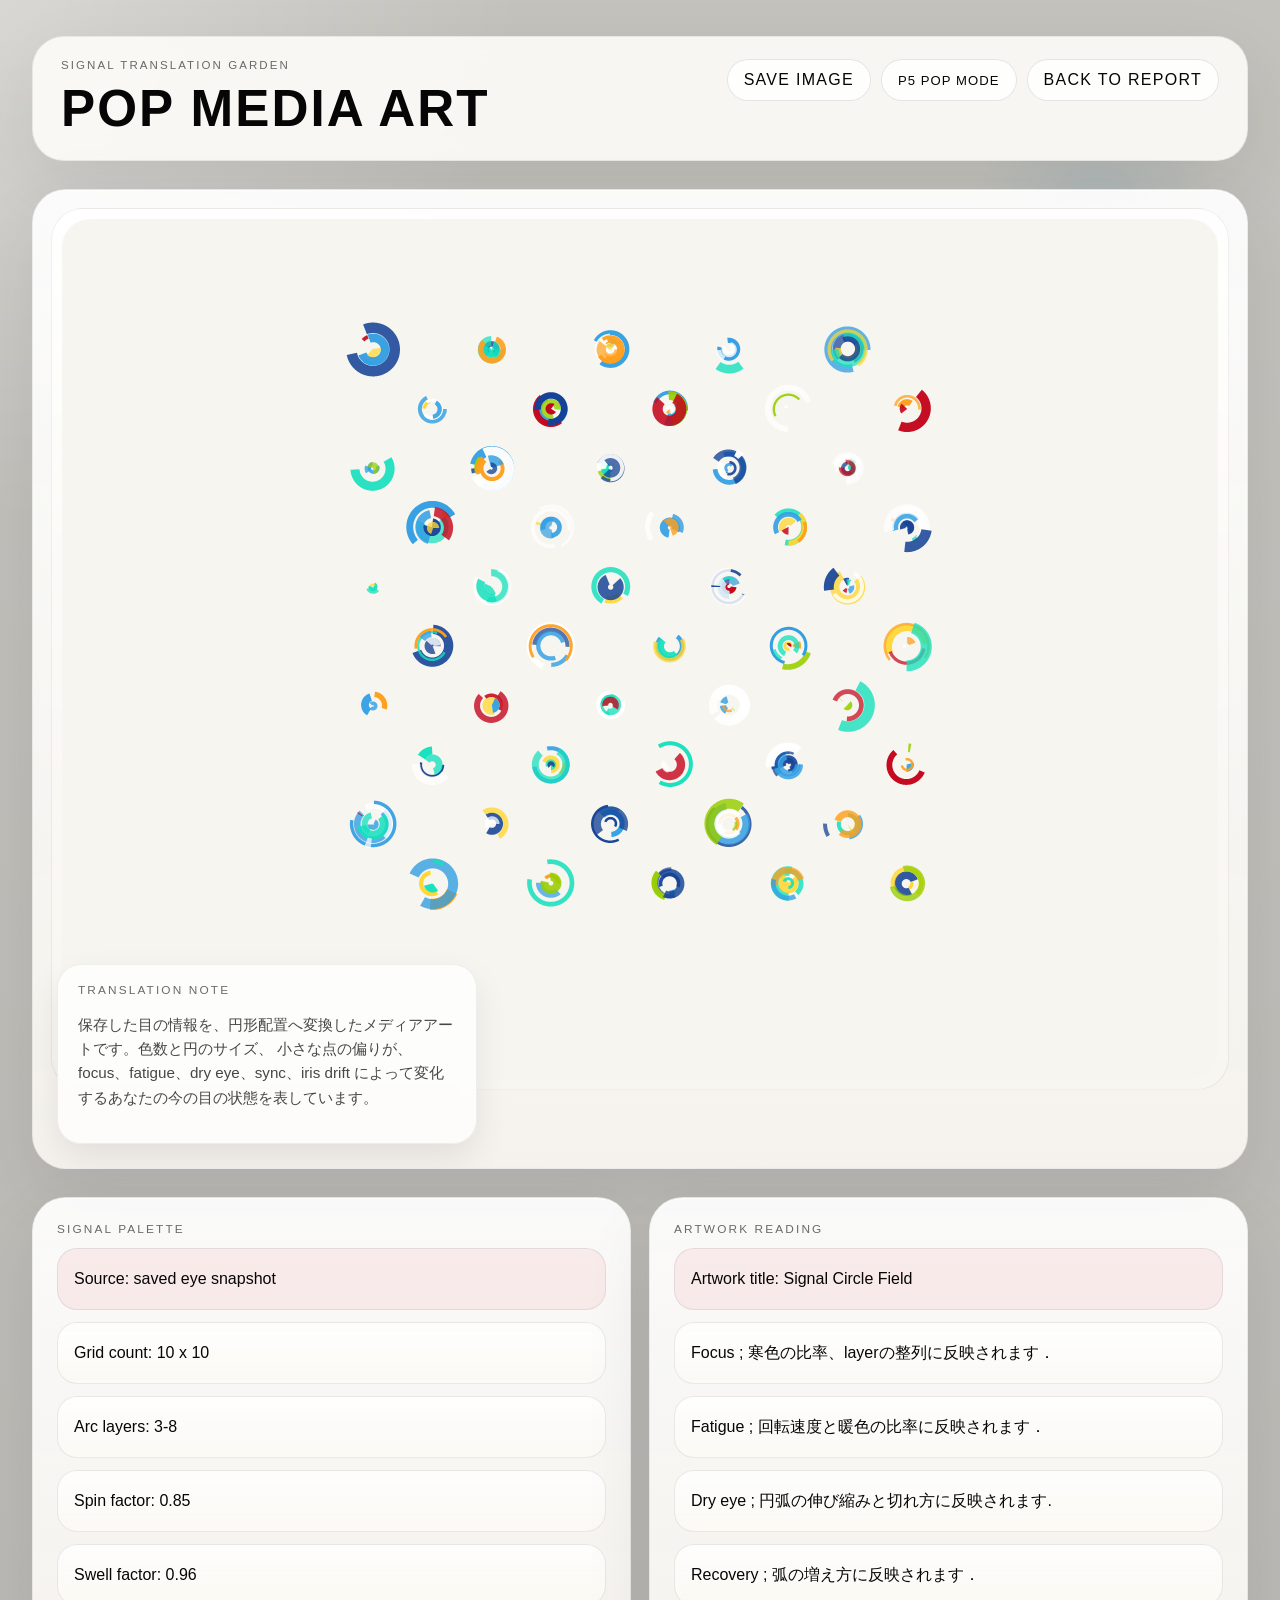
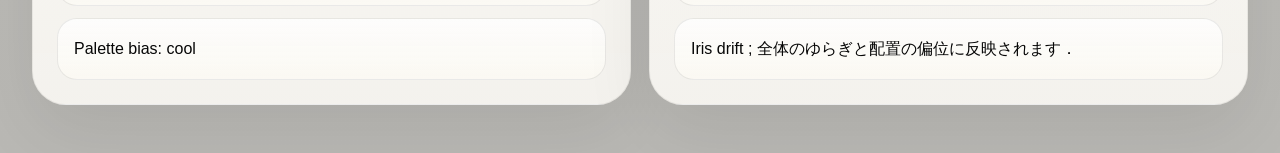
==== commit 00703dcf: "Redesign pop interface layout" ====
--- a/art.html
+++ b/art.html
@@ -22,9 +22,11 @@
         </div>
       </header>
 
-      <main class="art-layout polished-art-layout">
-        <section class="art-stage card pop-art-stage polished-panel polished-art-stage">
-          <div id="artCanvasMount"></div>
+      <main class="art-layout polished-art-layout future-art-layout">
+        <section class="art-stage card pop-art-stage polished-panel polished-art-stage future-art-main">
+          <div class="art-canvas-shell">
+            <div id="artCanvasMount"></div>
+          </div>
           <div class="art-overlay-copy polished-art-copy">
             <div class="card-label">Translation Note</div>
             <p class="summary-text">
@@ -35,11 +37,11 @@
         </section>
 
         <section class="art-panels polished-art-panels">
-          <section class="card polished-panel">
+          <section class="card polished-panel future-panel">
             <div class="card-label">Signal Palette</div>
             <div id="artSignalList" class="forecast-list"></div>
           </section>
-          <section class="card polished-panel">
+          <section class="card polished-panel future-panel">
             <div class="card-label">Artwork Reading</div>
             <div id="artReadingList" class="forecast-list"></div>
           </section>
--- a/pop-styles.css
+++ b/pop-styles.css
@@ -652,6 +652,231 @@
   background: rgba(123, 199, 189, 0.14);
 }
 
+.app-shell {
+  position: relative;
+}
+
+.app-shell::before,
+.app-shell::after {
+  content: "";
+  position: fixed;
+  z-index: 0;
+  border-radius: 50%;
+  pointer-events: none;
+  filter: blur(10px);
+  opacity: 0.65;
+}
+
+.app-shell::before {
+  width: 240px;
+  height: 240px;
+  top: 82px;
+  right: 5vw;
+  background: radial-gradient(circle, rgba(93, 149, 173, 0.26), transparent 66%);
+}
+
+.app-shell::after {
+  width: 280px;
+  height: 280px;
+  left: 4vw;
+  bottom: 10vh;
+  background: radial-gradient(circle, rgba(232, 170, 69, 0.18), transparent 68%);
+}
+
+.app-shell > * {
+  position: relative;
+  z-index: 1;
+}
+
+.pop-topbar {
+  align-items: flex-start;
+}
+
+.future-layout {
+  grid-template-columns: minmax(0, 1.34fr) minmax(320px, 0.66fr);
+  align-items: start;
+}
+
+.future-sidebar {
+  gap: 18px;
+}
+
+.future-panel,
+.future-hero-card,
+.future-stage-card,
+.future-report-hero,
+.future-art-main {
+  background:
+    linear-gradient(180deg, rgba(255, 255, 255, 0.92), rgba(250, 248, 243, 0.9));
+  border: 1px solid rgba(0, 0, 0, 0.06);
+  box-shadow:
+    0 26px 70px rgba(0, 0, 0, 0.08),
+    inset 0 1px 0 rgba(255, 255, 255, 0.7);
+}
+
+.future-hero-card {
+  min-height: 214px;
+  grid-template-columns: minmax(280px, 1.2fr) minmax(220px, 0.8fr);
+  overflow: hidden;
+}
+
+.future-hero-card::after {
+  content: "";
+  position: absolute;
+  inset: auto -24px -56px auto;
+  width: 180px;
+  height: 180px;
+  border-radius: 50%;
+  background: radial-gradient(circle, rgba(222, 61, 74, 0.12), transparent 62%);
+}
+
+.future-stage-card {
+  padding: 22px;
+  min-height: 720px;
+  background:
+    radial-gradient(circle at top right, rgba(93, 149, 173, 0.11), transparent 24%),
+    radial-gradient(circle at bottom left, rgba(232, 170, 69, 0.08), transparent 22%),
+    linear-gradient(180deg, rgba(255, 255, 255, 0.96), rgba(249, 247, 242, 0.94));
+}
+
+.future-stage-card #video,
+.future-stage-card #visionCanvas,
+.future-stage-card #hudOverlay,
+.future-stage-card .stage-vignette,
+.future-stage-card .frame-corners {
+  inset: 22px;
+  width: calc(100% - 44px);
+  height: calc(100% - 44px);
+}
+
+.future-stage-card .frame-corners {
+  width: auto;
+  height: auto;
+}
+
+.future-stage-card .stage-glyph-left,
+.future-stage-card .stage-glyph-right {
+  top: 42px;
+}
+
+.future-stage-card .center-caption {
+  bottom: 40px;
+}
+
+.future-report-layout,
+.future-art-layout {
+  gap: 28px;
+}
+
+.future-report-hero {
+  grid-template-columns: minmax(420px, 1.05fr) minmax(360px, 0.95fr);
+  padding: 18px;
+}
+
+.report-visual-shell {
+  position: relative;
+  border-radius: 30px;
+  min-height: 100%;
+  padding: 12px;
+  background:
+    linear-gradient(180deg, rgba(255, 255, 255, 0.78), rgba(246, 243, 236, 0.86));
+  border: 1px solid rgba(0, 0, 0, 0.06);
+}
+
+.report-visual-shell::after {
+  content: "";
+  position: absolute;
+  inset: 12px;
+  border-radius: 24px;
+  border: 1px solid rgba(0, 0, 0, 0.05);
+  pointer-events: none;
+}
+
+.polished-hero-copy {
+  padding: 10px 8px 10px 6px;
+  gap: 16px;
+}
+
+.polished-hero-copy h2 {
+  max-width: 12ch;
+  font-size: clamp(1.7rem, 2.5vw, 2.5rem);
+  line-height: 1.04;
+}
+
+.polished-hero-copy .summary-text {
+  max-width: 44ch;
+  font-size: 0.98rem;
+}
+
+.hero-flags .chip {
+  background: rgba(255, 255, 255, 0.72);
+}
+
+.fortune-banner {
+  gap: 14px;
+}
+
+.fortune-banner .fortune-badge {
+  min-height: 164px;
+  padding: 20px 18px;
+  background:
+    linear-gradient(180deg, rgba(255, 255, 255, 0.74), rgba(255, 255, 255, 0.52));
+}
+
+.fortune-badge strong {
+  margin-top: 14px;
+  font-size: clamp(1.3rem, 2.3vw, 1.95rem);
+}
+
+.fortune-note {
+  font-size: 0.84rem;
+}
+
+.report-grid {
+  gap: 18px;
+}
+
+.report-card {
+  min-height: 166px;
+  padding: 20px 18px;
+  background:
+    linear-gradient(180deg, rgba(255, 255, 255, 0.88), rgba(252, 251, 246, 0.76));
+}
+
+.report-card-title {
+  line-height: 1.35;
+}
+
+.forecast-row {
+  min-height: 62px;
+  display: flex;
+  align-items: center;
+  border-radius: 20px;
+  background:
+    linear-gradient(180deg, rgba(255, 255, 255, 0.78), rgba(252, 250, 245, 0.74));
+}
+
+.future-art-main {
+  padding: 18px;
+  min-height: 980px;
+}
+
+.art-canvas-shell {
+  border-radius: 32px;
+  padding: 10px;
+  background:
+    linear-gradient(180deg, rgba(255, 255, 255, 0.82), rgba(248, 246, 241, 0.88));
+  border: 1px solid rgba(0, 0, 0, 0.06);
+}
+
+.polished-art-copy {
+  max-width: 420px;
+}
+
+.polished-art-copy .summary-text {
+  font-size: 0.95rem;
+}
+
 @media (max-width: 1100px) {
   .layout,
   .report-hero,
@@ -667,6 +892,11 @@
   .console-grid {
     grid-template-columns: repeat(2, minmax(0, 1fr));
   }
+
+  .future-layout,
+  .future-report-hero {
+    grid-template-columns: 1fr;
+  }
 }
 
 @media (max-width: 720px) {
